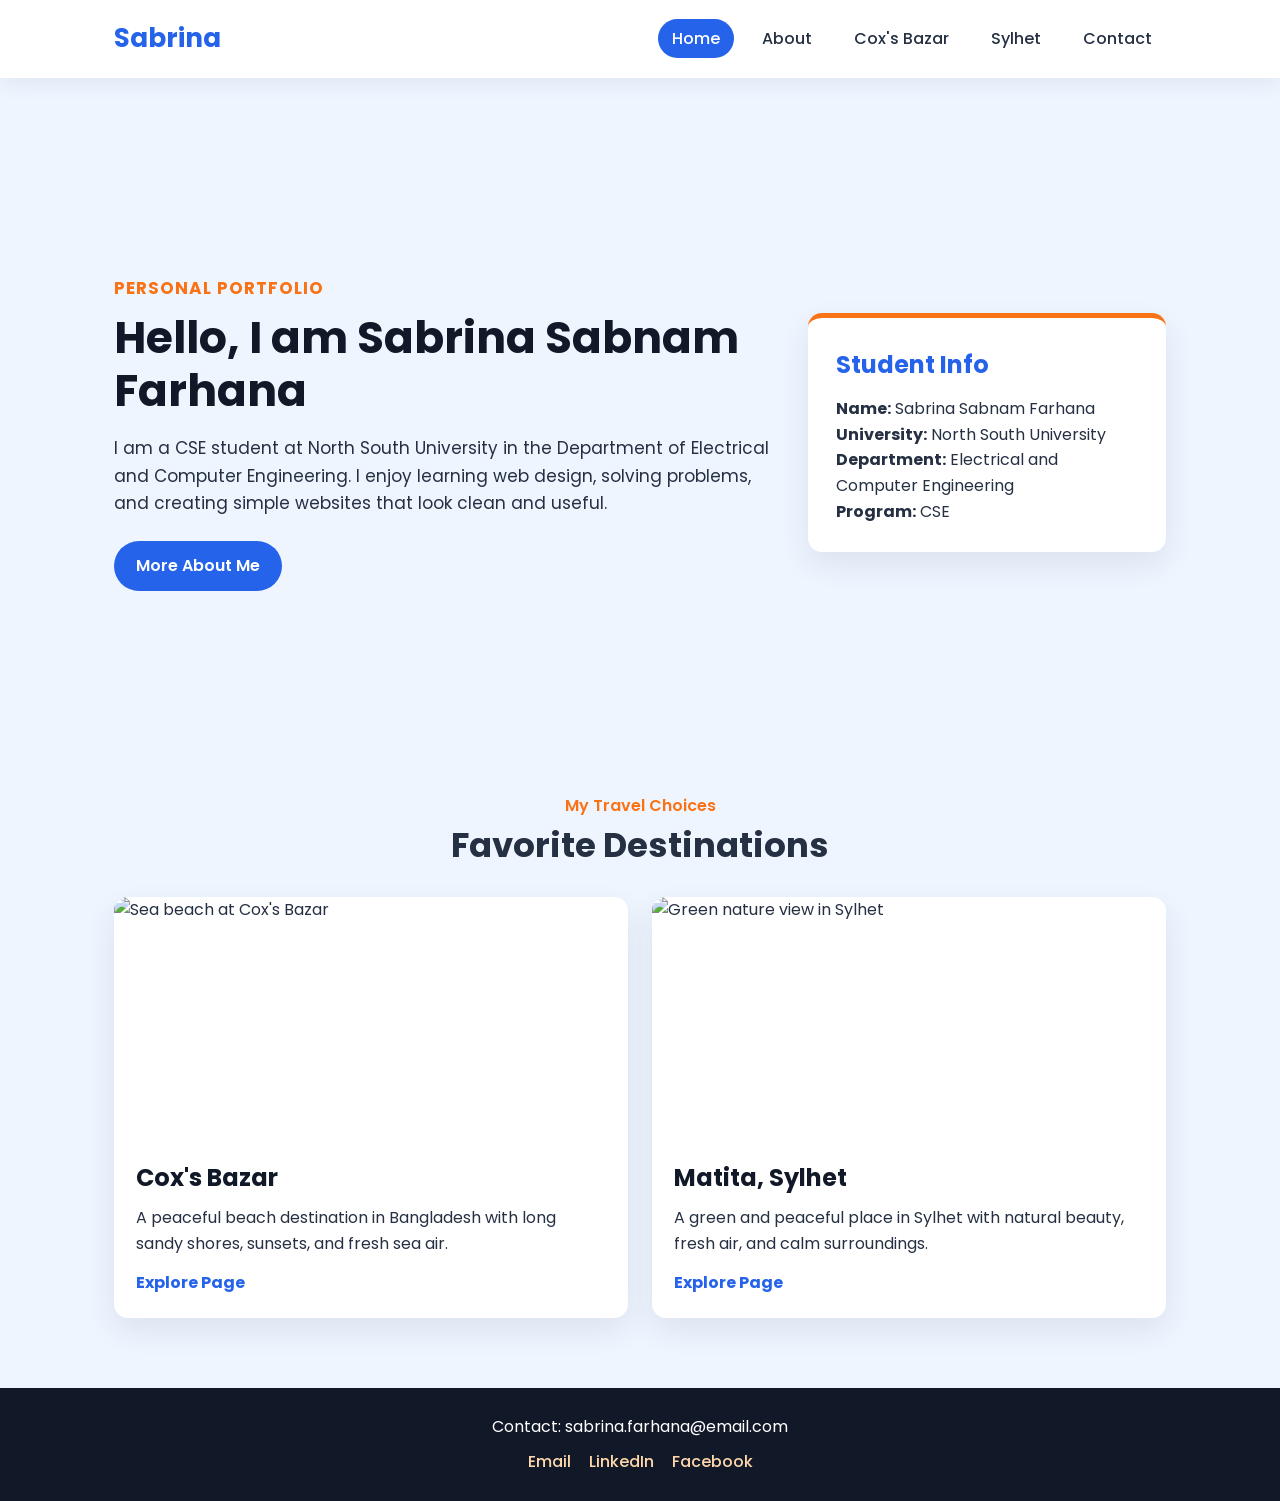
==== index.html @ 616295a6 "First commit manual coded" ====
<!DOCTYPE html>
<html lang="en">
<head>
    <meta charset="UTF-8">
    <meta name="viewport" content="width=device-width, initial-scale=1.0">
    <title>Sabrina Sabnam Farhana | Portfolio</title>
    <link rel="preconnect" href="https://fonts.googleapis.com">
    <link rel="preconnect" href="https://fonts.gstatic.com" crossorigin>
    <link href="https://fonts.googleapis.com/css2?family=Poppins:wght@400;500;600;700&display=swap" rel="stylesheet">
    <link rel="stylesheet" href="css/style.css">
</head>
<body>
    <header>
        <nav class="navbar">
            <a href="index.html" class="logo">Sabrina</a>
            <ul>
                <li><a class="active" href="index.html">Home</a></li>
                <li><a href="about.html">About</a></li>
                <li><a href="coxsbazar.html">Cox's Bazar</a></li>
                <li><a href="sylhet.html">Sylhet</a></li>
                <li><a href="contact.html">Contact</a></li>
            </ul>
        </nav>
    </header>

    <main>
        <section class="hero">
            <div class="hero-text">
                <p class="small-title">Personal Portfolio</p>
                <h1>Hello, I am Sabrina Sabnam Farhana</h1>
                <p>
                    I am a CSE student at North South University in the Department of Electrical and Computer Engineering.
                    I enjoy learning web design, solving problems, and creating simple websites that look clean and useful.
                </p>
                <a class="button" href="about.html">More About Me</a>
            </div>
            <div class="hero-card">
                <h2>Student Info</h2>
                <p><strong>Name:</strong> Sabrina Sabnam Farhana</p>
                <p><strong>University:</strong> North South University</p>
                <p><strong>Department:</strong> Electrical and Computer Engineering</p>
                <p><strong>Program:</strong> CSE</p>
            </div>
        </section>

        <section class="section-title">
            <p>My Travel Choices</p>
            <h2>Favorite Destinations</h2>
        </section>

        <section class="destination-grid">
            <article class="destination-card">
                <img src="https://images.unsplash.com/photo-1570641963303-92ce4845ed4c?auto=format&fit=crop&w=900&q=80" alt="Sea beach at Cox's Bazar">
                <div>
                    <h3>Cox's Bazar</h3>
                    <p>A peaceful beach destination in Bangladesh with long sandy shores, sunsets, and fresh sea air.</p>
                    <a href="coxsbazar.html">Explore Page</a>
                </div>
            </article>

            <article class="destination-card">
                <img src="https://images.unsplash.com/photo-1500530855697-b586d89ba3ee?auto=format&fit=crop&w=900&q=80" alt="Green nature view in Sylhet">
                <div>
                    <h3>Matita, Sylhet</h3>
                    <p>A green and peaceful place in Sylhet with natural beauty, fresh air, and calm surroundings.</p>
                    <a href="sylhet.html">Explore Page</a>
                </div>
            </article>
        </section>
    </main>

    <footer>
        <p>Contact: sabrina.farhana@email.com</p>
        <div class="social-links">
            <a href="mailto:sabrina.farhana@email.com">Email</a>
            <a href="https://www.linkedin.com" target="_blank">LinkedIn</a>
            <a href="https://www.facebook.com" target="_blank">Facebook</a>
        </div>
    </footer>
</body>
</html>
---- css/style.css ----
* {
    box-sizing: border-box;
    margin: 0;
    padding: 0;
}

body {
    font-family: "Poppins", sans-serif;
    color: #263043;
    background: #eef5ff;
    line-height: 1.6;
}

a {
    text-decoration: none;
    color: inherit;
}

img {
    width: 100%;
    display: block;
}

header {
    background: #ffffff;
    box-shadow: 0 4px 20px rgba(38, 48, 67, 0.08);
    position: sticky;
    top: 0;
    z-index: 10;
}

.navbar {
    max-width: 1100px;
    margin: auto;
    padding: 18px 24px;
    display: flex;
    align-items: center;
    justify-content: space-between;
    gap: 20px;
}

.logo {
    font-size: 26px;
    font-weight: 700;
    color: #2563eb;
}

.navbar ul {
    list-style: none;
    display: flex;
    gap: 14px;
    flex-wrap: wrap;
    justify-content: center;
}

.navbar a:not(.logo) {
    padding: 8px 14px;
    border-radius: 20px;
    font-weight: 500;
    transition: 0.3s ease;
}

.navbar a:hover,
.navbar a.active {
    background: #2563eb;
    color: white;
}

main {
    max-width: 1100px;
    margin: auto;
    padding: 40px 24px;
}

.hero {
    min-height: 70vh;
    display: grid;
    grid-template-columns: 1.3fr 0.7fr;
    align-items: center;
    gap: 28px;
}

.hero-text h1,
.page-hero h1,
.travel-hero h1 {
    font-size: 44px;
    line-height: 1.2;
    margin: 10px 0 18px;
    color: #111827;
}

.hero-text p,
.page-hero p,
.travel-hero p {
    font-size: 17px;
    max-width: 720px;
}

.small-title {
    color: #f97316;
    font-weight: 700;
    letter-spacing: 1px;
    text-transform: uppercase;
    font-size: 14px;
}

.button {
    display: inline-block;
    margin-top: 24px;
    padding: 12px 22px;
    background: #2563eb;
    color: white;
    border-radius: 25px;
    font-weight: 600;
    transition: 0.3s ease;
}

.button:hover {
    background: #1d4ed8;
    transform: translateY(-3px);
}

.hero-card,
.info-box,
.place-card,
.destination-card {
    background: white;
    border-radius: 14px;
    box-shadow: 0 12px 30px rgba(38, 48, 67, 0.09);
}

.hero-card {
    padding: 28px;
    border-top: 5px solid #f97316;
}

.hero-card h2,
.info-box h2,
.place-card h2 {
    margin-bottom: 12px;
    color: #2563eb;
}

.section-title {
    text-align: center;
    margin: 45px 0 24px;
}

.section-title p {
    color: #f97316;
    font-weight: 600;
}

.section-title h2 {
    font-size: 34px;
}

.destination-grid {
    display: grid;
    grid-template-columns: repeat(2, 1fr);
    gap: 24px;
}

.destination-card {
    overflow: hidden;
    transition: 0.3s ease;
}

.destination-card:hover,
.place-card:hover,
.info-box:hover {
    transform: translateY(-6px);
}

.destination-card img {
    height: 240px;
    object-fit: cover;
}

.destination-card div {
    padding: 22px;
}

.destination-card h3 {
    color: #111827;
    font-size: 24px;
    margin-bottom: 8px;
}

.destination-card a {
    display: inline-block;
    margin-top: 14px;
    color: #2563eb;
    font-weight: 700;
}

.page-hero,
.travel-hero {
    background: white;
    border-radius: 18px;
    padding: 38px;
    box-shadow: 0 12px 30px rgba(38, 48, 67, 0.09);
}

.about-hero {
    background: linear-gradient(135deg, #ffffff, #dbeafe);
}

.info-grid,
.travel-cards {
    display: grid;
    grid-template-columns: repeat(3, 1fr);
    gap: 22px;
    margin-top: 28px;
}

.info-box,
.place-card {
    padding: 24px;
    transition: 0.3s ease;
}

.contact-section {
    display: grid;
    grid-template-columns: 0.8fr 1.2fr;
    gap: 24px;
    margin-top: 28px;
}

.contact-info {
    display: grid;
    gap: 18px;
}

.contact-form {
    background: white;
    border-radius: 14px;
    box-shadow: 0 12px 30px rgba(38, 48, 67, 0.09);
    padding: 26px;
    display: flex;
    flex-direction: column;
    gap: 12px;
}

.contact-form label {
    font-weight: 600;
    color: #111827;
}

.contact-form input,
.contact-form textarea {
    width: 100%;
    border: 1px solid #cbd5e1;
    border-radius: 10px;
    padding: 12px 14px;
    font-family: inherit;
    font-size: 15px;
}

.contact-form input:focus,
.contact-form textarea:focus {
    outline: none;
    border-color: #2563eb;
}

.contact-form button {
    margin-top: 8px;
    border: none;
    padding: 12px 18px;
    background: #2563eb;
    color: white;
    border-radius: 24px;
    font-family: inherit;
    font-weight: 600;
    cursor: pointer;
    transition: 0.3s ease;
}

.contact-form button:hover {
    background: #1d4ed8;
    transform: translateY(-3px);
}

.travel-hero {
    display: grid;
    grid-template-columns: 1fr 1fr;
    align-items: center;
    gap: 28px;
}

.travel-hero.reverse img {
    order: 2;
}

.travel-hero img {
    height: 360px;
    object-fit: cover;
    border-radius: 14px;
}

footer {
    margin-top: 30px;
    padding: 26px 24px;
    background: #111827;
    color: white;
    text-align: center;
}

.social-links {
    margin-top: 10px;
    display: flex;
    justify-content: center;
    gap: 18px;
    flex-wrap: wrap;
}

.social-links a {
    color: #fed7aa;
    font-weight: 500;
}

.social-links a:hover {
    color: white;
}

@media (max-width: 800px) {
    .navbar {
        flex-direction: column;
    }

    .hero,
    .travel-hero,
    .destination-grid,
    .info-grid,
    .travel-cards,
    .contact-section {
        grid-template-columns: 1fr;
    }

    .travel-hero.reverse img {
        order: 0;
    }

    .hero-text h1,
    .page-hero h1,
    .travel-hero h1 {
        font-size: 34px;
    }

    .travel-hero img {
        height: 280px;
    }
}

@media (max-width: 480px) {
    main {
        padding: 28px 16px;
    }

    .navbar ul {
        gap: 8px;
    }

    .navbar a:not(.logo) {
        padding: 7px 10px;
        font-size: 14px;
    }

    .hero-text h1,
    .page-hero h1,
    .travel-hero h1 {
        font-size: 28px;
    }

    .page-hero,
    .travel-hero {
        padding: 24px;
    }
}
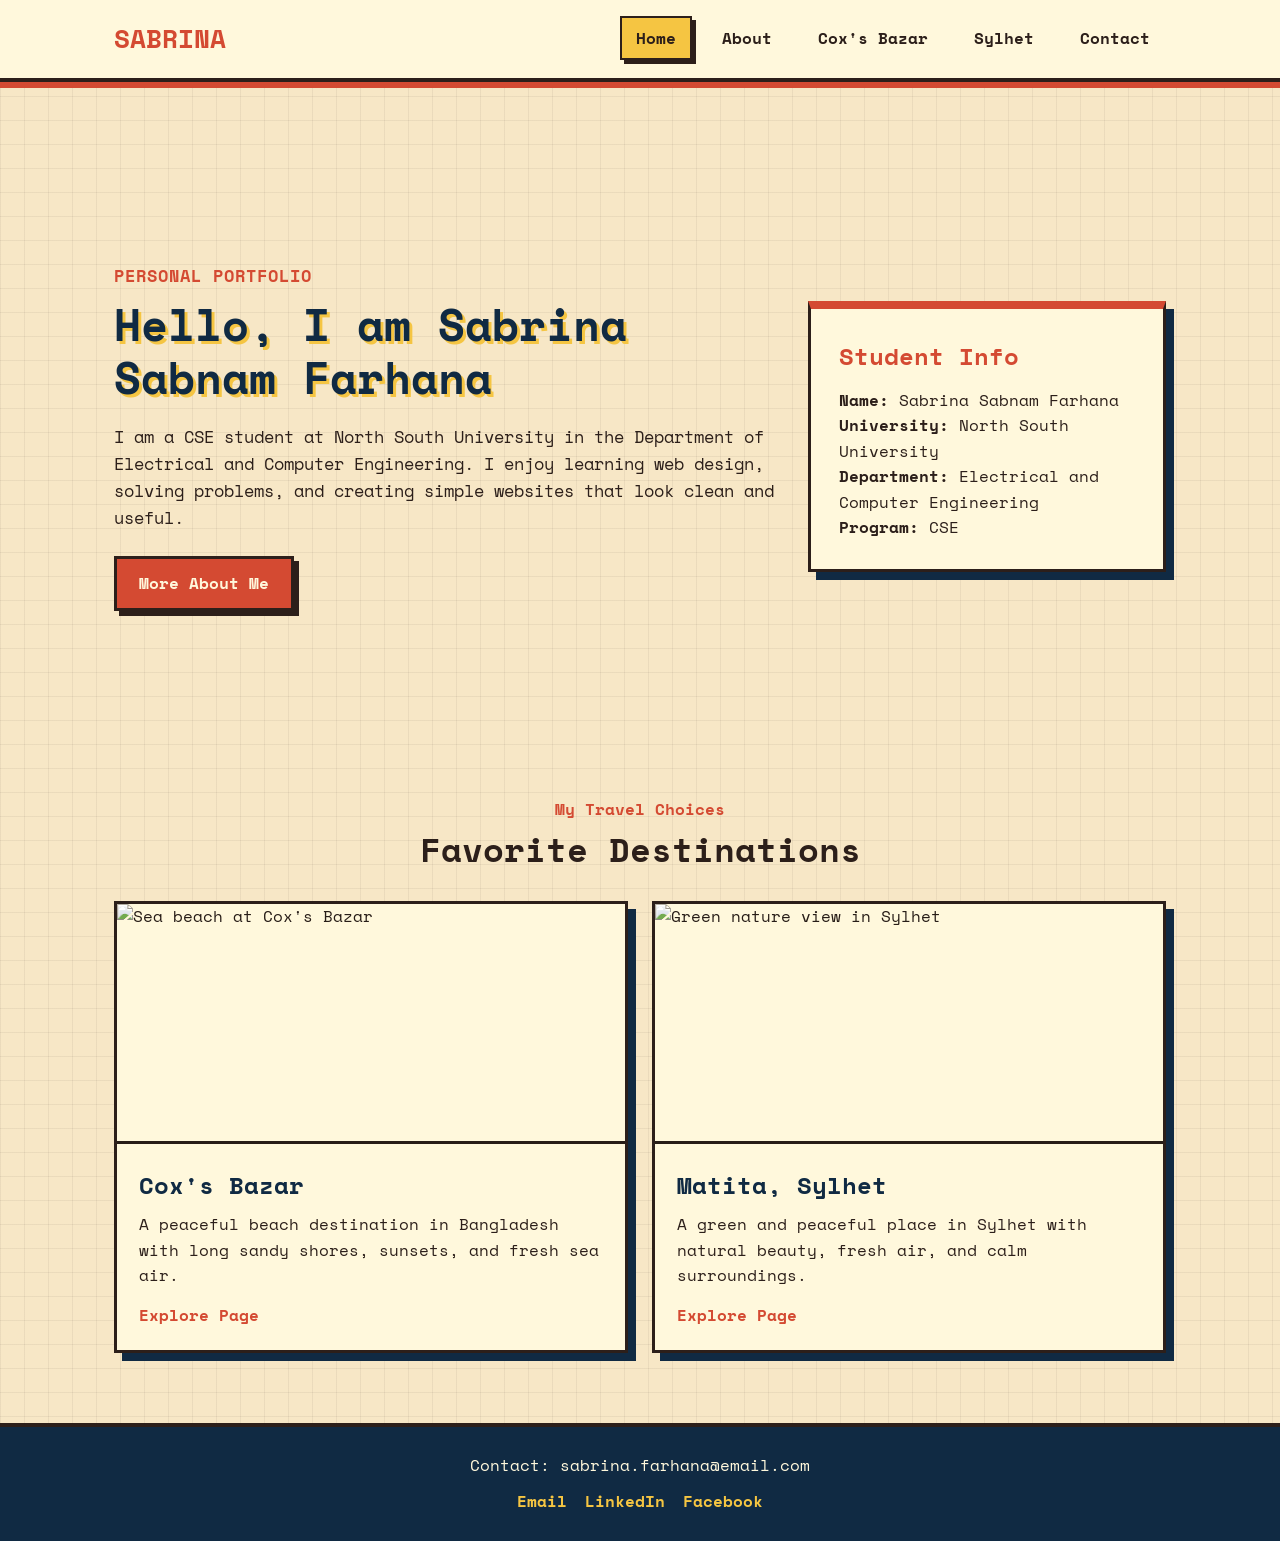
==== commit cef667cf: "made retro design with AI" ====
--- a/index.html
+++ b/index.html
@@ -6,7 +6,7 @@
     <title>Sabrina Sabnam Farhana | Portfolio</title>
     <link rel="preconnect" href="https://fonts.googleapis.com">
     <link rel="preconnect" href="https://fonts.gstatic.com" crossorigin>
-    <link href="https://fonts.googleapis.com/css2?family=Poppins:wght@400;500;600;700&display=swap" rel="stylesheet">
+    <link href="https://fonts.googleapis.com/css2?family=Space+Mono:wght@400;700&display=swap" rel="stylesheet">
     <link rel="stylesheet" href="css/style.css">
 </head>
 <body>
--- a/css/style.css
+++ b/css/style.css
@@ -5,9 +5,11 @@
 }
 
 body {
-    font-family: "Poppins", sans-serif;
-    color: #263043;
-    background: #eef5ff;
+    font-family: "Space Mono", monospace;
+    color: #2c1f1a;
+    background: #f7e7c6;
+    background-image: linear-gradient(rgba(44, 31, 26, 0.06) 1px, transparent 1px), linear-gradient(90deg, rgba(44, 31, 26, 0.06) 1px, transparent 1px);
+    background-size: 24px 24px;
     line-height: 1.6;
 }
 
@@ -22,8 +24,9 @@
 }
 
 header {
-    background: #ffffff;
-    box-shadow: 0 4px 20px rgba(38, 48, 67, 0.08);
+    background: #fff8dc;
+    border-bottom: 4px solid #2c1f1a;
+    box-shadow: 0 6px 0 #d44a32;
     position: sticky;
     top: 0;
     z-index: 10;
@@ -42,7 +45,8 @@
 .logo {
     font-size: 26px;
     font-weight: 700;
-    color: #2563eb;
+    color: #d44a32;
+    text-transform: uppercase;
 }
 
 .navbar ul {
@@ -55,15 +59,18 @@
 
 .navbar a:not(.logo) {
     padding: 8px 14px;
-    border-radius: 20px;
-    font-weight: 500;
+    border: 2px solid transparent;
+    border-radius: 0;
+    font-weight: 700;
     transition: 0.3s ease;
 }
 
 .navbar a:hover,
 .navbar a.active {
-    background: #2563eb;
-    color: white;
+    background: #f5c542;
+    border-color: #2c1f1a;
+    color: #2c1f1a;
+    box-shadow: 4px 4px 0 #2c1f1a;
 }
 
 main {
@@ -86,7 +93,8 @@
     font-size: 44px;
     line-height: 1.2;
     margin: 10px 0 18px;
-    color: #111827;
+    color: #102a43;
+    text-shadow: 3px 3px 0 #f5c542;
 }
 
 .hero-text p,
@@ -97,7 +105,7 @@
 }
 
 .small-title {
-    color: #f97316;
+    color: #d44a32;
     font-weight: 700;
     letter-spacing: 1px;
     text-transform: uppercase;
@@ -108,37 +116,42 @@
     display: inline-block;
     margin-top: 24px;
     padding: 12px 22px;
-    background: #2563eb;
-    color: white;
-    border-radius: 25px;
-    font-weight: 600;
+    background: #d44a32;
+    color: #fff8dc;
+    border: 3px solid #2c1f1a;
+    border-radius: 0;
+    font-weight: 700;
+    box-shadow: 5px 5px 0 #2c1f1a;
     transition: 0.3s ease;
 }
 
 .button:hover {
-    background: #1d4ed8;
-    transform: translateY(-3px);
+    background: #f5c542;
+    color: #2c1f1a;
+    transform: translate(3px, 3px);
+    box-shadow: 2px 2px 0 #2c1f1a;
 }
 
 .hero-card,
 .info-box,
 .place-card,
 .destination-card {
-    background: white;
-    border-radius: 14px;
-    box-shadow: 0 12px 30px rgba(38, 48, 67, 0.09);
+    background: #fff8dc;
+    border: 3px solid #2c1f1a;
+    border-radius: 0;
+    box-shadow: 8px 8px 0 #102a43;
 }
 
 .hero-card {
     padding: 28px;
-    border-top: 5px solid #f97316;
+    border-top: 8px solid #d44a32;
 }
 
 .hero-card h2,
 .info-box h2,
 .place-card h2 {
     margin-bottom: 12px;
-    color: #2563eb;
+    color: #d44a32;
 }
 
 .section-title {
@@ -147,8 +160,8 @@
 }
 
 .section-title p {
-    color: #f97316;
-    font-weight: 600;
+    color: #d44a32;
+    font-weight: 700;
 }
 
 .section-title h2 {
@@ -169,12 +182,15 @@
 .destination-card:hover,
 .place-card:hover,
 .info-box:hover {
-    transform: translateY(-6px);
+    transform: translate(-3px, -3px);
+    box-shadow: 11px 11px 0 #102a43;
 }
 
 .destination-card img {
     height: 240px;
     object-fit: cover;
+    border-bottom: 3px solid #2c1f1a;
+    filter: sepia(0.25) contrast(1.05) saturate(0.9);
 }
 
 .destination-card div {
@@ -182,7 +198,7 @@
 }
 
 .destination-card h3 {
-    color: #111827;
+    color: #102a43;
     font-size: 24px;
     margin-bottom: 8px;
 }
@@ -190,20 +206,21 @@
 .destination-card a {
     display: inline-block;
     margin-top: 14px;
-    color: #2563eb;
+    color: #d44a32;
     font-weight: 700;
 }
 
 .page-hero,
 .travel-hero {
-    background: white;
-    border-radius: 18px;
+    background: #fff8dc;
+    border: 3px solid #2c1f1a;
+    border-radius: 0;
     padding: 38px;
-    box-shadow: 0 12px 30px rgba(38, 48, 67, 0.09);
+    box-shadow: 8px 8px 0 #102a43;
 }
 
 .about-hero {
-    background: linear-gradient(135deg, #ffffff, #dbeafe);
+    background: repeating-linear-gradient(135deg, #fff8dc, #fff8dc 18px, #f7e7c6 18px, #f7e7c6 36px);
 }
 
 .info-grid,
@@ -233,9 +250,10 @@
 }
 
 .contact-form {
-    background: white;
-    border-radius: 14px;
-    box-shadow: 0 12px 30px rgba(38, 48, 67, 0.09);
+    background: #fff8dc;
+    border: 3px solid #2c1f1a;
+    border-radius: 0;
+    box-shadow: 8px 8px 0 #102a43;
     padding: 26px;
     display: flex;
     flex-direction: column;
@@ -244,14 +262,14 @@
 
 .contact-form label {
     font-weight: 600;
-    color: #111827;
+    color: #102a43;
 }
 
 .contact-form input,
 .contact-form textarea {
     width: 100%;
-    border: 1px solid #cbd5e1;
-    border-radius: 10px;
+    border: 2px solid #2c1f1a;
+    border-radius: 0;
     padding: 12px 14px;
     font-family: inherit;
     font-size: 15px;
@@ -260,16 +278,18 @@
 .contact-form input:focus,
 .contact-form textarea:focus {
     outline: none;
-    border-color: #2563eb;
+    border-color: #d44a32;
+    box-shadow: 4px 4px 0 #f5c542;
 }
 
 .contact-form button {
     margin-top: 8px;
     border: none;
     padding: 12px 18px;
-    background: #2563eb;
-    color: white;
-    border-radius: 24px;
+    background: #d44a32;
+    color: #fff8dc;
+    border: 3px solid #2c1f1a;
+    border-radius: 0;
     font-family: inherit;
     font-weight: 600;
     cursor: pointer;
@@ -277,8 +297,9 @@
 }
 
 .contact-form button:hover {
-    background: #1d4ed8;
-    transform: translateY(-3px);
+    background: #f5c542;
+    color: #2c1f1a;
+    transform: translate(3px, 3px);
 }
 
 .travel-hero {
@@ -295,14 +316,17 @@
 .travel-hero img {
     height: 360px;
     object-fit: cover;
-    border-radius: 14px;
+    border: 3px solid #2c1f1a;
+    border-radius: 0;
+    filter: sepia(0.25) contrast(1.05) saturate(0.9);
 }
 
 footer {
     margin-top: 30px;
     padding: 26px 24px;
-    background: #111827;
-    color: white;
+    background: #102a43;
+    border-top: 4px solid #2c1f1a;
+    color: #fff8dc;
     text-align: center;
 }
 
@@ -315,8 +339,8 @@
 }
 
 .social-links a {
-    color: #fed7aa;
-    font-weight: 500;
+    color: #f5c542;
+    font-weight: 700;
 }
 
 .social-links a:hover {
